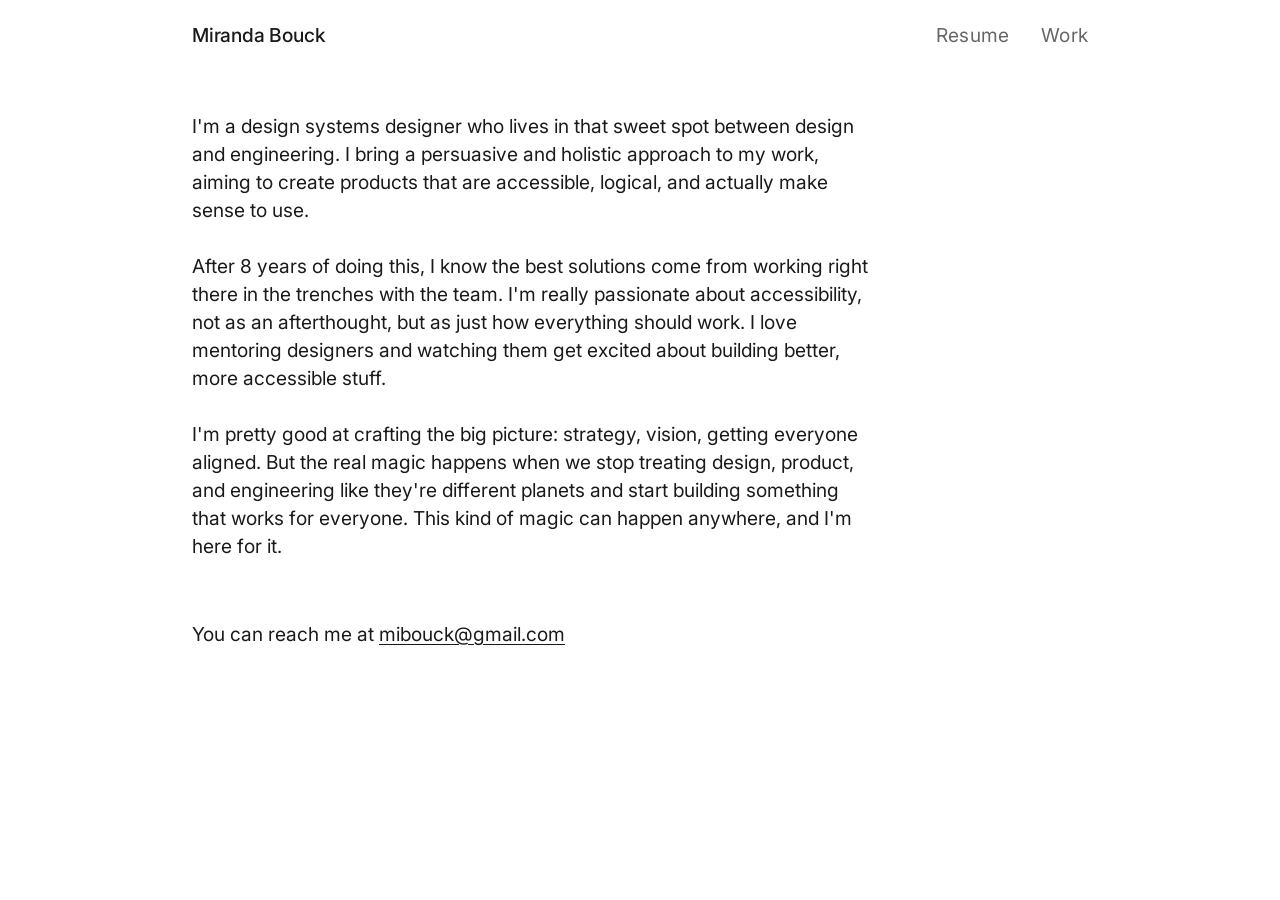
==== index.html @ 1c8d04e6 "adds work page" ====
<!DOCTYPE html>
<html lang="en">
<head>
  <meta charset="UTF-8" />
  <meta name="viewport" content="width=device-width, initial-scale=1.0" />
  <title>Miranda Bouck</title>
  <link rel="preconnect" href="https://fonts.googleapis.com" />
  <link rel="preconnect" href="https://fonts.gstatic.com" crossorigin />
  <link href="https://fonts.googleapis.com/css2?family=Inter:wght@400;500;600&display=swap" rel="stylesheet" />
  <link rel="stylesheet" href="styles.css" />
</head>
<body>

  <header>
    <nav>
      <a href="index.html" class="nav-logo">Miranda Bouck</a>
      <ul class="nav-links">
        <li><a href="resume.html">Resume</a></li>
        <li><a href="work.html">Work</a></li>
      </ul>
    </nav>
  </header>

  <main>
    <div class="home-bio">
      <p>
        I'm a design systems designer who lives in that sweet spot between design
        and engineering. I bring a persuasive and holistic approach to my work,
        aiming to create products that are accessible, logical, and actually make
        sense to use.
      </p>
      <p>
        After 8 years of doing this, I know the best solutions come from working
        right there in the trenches with the team. I'm really passionate about
        accessibility, not as an afterthought, but as just how everything should
        work. I love mentoring designers and watching them get excited about
        building better, more accessible stuff.
      </p>
      <p>
        I'm pretty good at crafting the big picture: strategy, vision, getting
        everyone aligned. But the real magic happens when we stop treating design,
        product, and engineering like they're different planets and start building
        something that works for everyone. This kind of magic can happen anywhere,
        and I'm here for it.
      </p>

      <div class="home-contact">
        <p>You can reach me at <a href="mailto:mibouck@gmail.com">mibouck@gmail.com</a></p>
      </div>
    </div>
  </main>

</body>
</html>
---- styles.css ----
/* ============================================
   Miranda Bouck — Portfolio
   ============================================ */

*, *::before, *::after {
  box-sizing: border-box;
  margin: 0;
  padding: 0;
}

:root {
  --color-bg: #ffffff;
  --color-text: #1a1a1a;
  --color-muted: #666666;
  --color-border: #e0e0e0;
  --font-sans: 'Inter', -apple-system, BlinkMacSystemFont, 'Segoe UI', Helvetica, Arial, sans-serif;
  --max-width: 960px;
  --nav-height: 72px;
  --col-left: 150px;
  --col-gap: 3rem;
}

html {
  font-size: 16px;
  -webkit-font-smoothing: antialiased;
  -moz-osx-font-smoothing: grayscale;
}

body {
  background-color: var(--color-bg);
  color: var(--color-text);
  font-family: var(--font-sans);
  line-height: 1.6rem;
}

a {
  color: inherit;
  text-decoration: none;
}

/* ============================================
   Header & Navigation
   ============================================ */

header {
  position: fixed;
  top: 0;
  left: 0;
  right: 0;
  z-index: 100;
  background-color: var(--color-bg);
  height: var(--nav-height);
}

nav {
  max-width: var(--max-width);
  margin: 0 auto;
  padding: 0 2rem;
  height: 100%;
  display: flex;
  align-items: center;
  justify-content: space-between;
}

.nav-logo {
  font-size: 1.2rem;
  font-weight: 500;
  letter-spacing: -0.01em;
}

.nav-logo:hover {
  opacity: 0.6;
}

.nav-links a:hover {
  opacity: 0.6;
  text-decoration: underline;
  text-underline-offset: 3px;
}

.nav-links {
  display: flex;
  gap: 2rem;
  list-style: none;
}

.nav-links a {
  font-size: 1.2rem;
  font-weight: 400;
  color: var(--color-muted);
  transition: color 0.2s, opacity 0.2s;
  letter-spacing: 0.01em;
}

.nav-links a.active {
  color: var(--color-text);
}

/* ============================================
   Main Layout
   ============================================ */

main {
  max-width: var(--max-width);
  margin: 0 auto;
  padding: calc(var(--nav-height) + 2.5rem) 2rem 6rem;
}

/* ============================================
   Home Page
   ============================================ */

.home-bio {
  max-width: 680px;
}

.home-bio p {
  font-size: 1.2rem;
  line-height: 1.75rem;
  color: var(--color-text);
  margin-bottom: 1.75rem;
}

.home-bio p:last-of-type {
  margin-bottom: 0;
}

.home-contact {
  margin-top: 1.75rem;
  padding-top: 2rem;
}

.home-contact p {
  font-size: 1.2rem;
  color: var(--color-text);
}

.home-contact a {
  color: var(--color-text);
  text-decoration: underline;
  text-underline-offset: 3px;
  transition: opacity 0.2s;
}

.home-contact a:hover {
  opacity: 0.5;
}

/* ============================================
   Resume Page
   ============================================ */

.resume-section {
  margin-bottom: 4rem;
}

.resume-section:last-child {
  margin-bottom: 0;
}

.section-label {
  font-size: 0.75rem;
  font-weight: 600;
  letter-spacing: 0.12em;
  text-transform: uppercase;
  color: var(--color-muted);
  margin-bottom: 2rem;
  padding-bottom: 0.75rem;
}

/* Shared two-column grid */

.experience-entry.single-col {
  display: block;
}

.entry-title {
  display: flex;
  align-items: baseline;
  gap: 0.4rem;
}

.entry-title a {
  text-decoration: underline;
  text-underline-offset: 3px;
  transition: opacity 0.2s;
}

.entry-title a:hover {
  opacity: 0.5;
}

.work-lock {
  font-size: 0.75em;
  vertical-align: top;
  filter: grayscale(1);
  opacity: 0.8;
}

.experience-entry,
.list-entry {
  display: grid;
  grid-template-columns: var(--col-left) 1fr;
  gap: 0 var(--col-gap);
}

.experience-entry {
  margin-bottom: 2.5rem;
}

.experience-entry:last-child {
  margin-bottom: 0;
}

.list-entry {
  margin-bottom: 0.85rem;
  font-size: 0.9rem;
  line-height: 1.5rem;
}

.list-entry:last-child {
  margin-bottom: 0;
}

/* Left column meta */

.entry-meta {
  padding-top: 0.1rem;
}

.entry-date,
.entry-company,
.list-date {
  font-size: 1rem;
  color: var(--color-muted);
}

.entry-date {
  line-height: 1.5rem;
  white-space: nowrap;
}

.entry-company {
  margin-top: 0.15rem;
}

.list-date {
  padding-top: 0.1rem;
}

/* Right column content */

.entry-title {
  font-size: 1.2rem;
  font-weight: 500;
  margin-bottom: 0.6rem;
  line-height: 1.3rem;
}

.entry-bullets {
  list-style: none;
  padding: 0;
}

.entry-bullets li,
.entry-description {
  font-size: 1rem;
  color: #333;
  line-height: 1.65rem;
}

.entry-bullets li {
  margin-bottom: 0.5rem;
  padding-left: 1rem;
  position: relative;
}

.entry-bullets li::before {
  content: '—';
  position: absolute;
  left: 0;
  color: var(--color-border);
  font-size: 0.8rem;
  top: 0.1rem;
}

.entry-description {
  margin-top: 0.4rem;
}

/* Grouped company entries */

.entry-roles {
  list-style: none;
  margin-bottom: 0.5rem;
}

.entry-roles li {
  font-size: 0.85rem;
  color: var(--color-muted);
  line-height: 1.7rem;
}

.entry-roles .role-title {
  color: var(--color-text);
  font-weight: 500;
}

.list-content {
  color: var(--color-text);
}

.list-content .sub {
  color: var(--color-muted);
  font-size: 0.8rem;
}

/* Testimonials */

.testimonials-grid {
  display: grid;
  grid-template-columns: 1fr 1fr;
  gap: 2rem;
}

.testimonial blockquote {
  font-size: 0.95rem;
  line-height: 1.75rem;
  color: #333;
  margin-bottom: 0.5rem;
}

.testimonial cite {
  font-size: 0.8rem;
  font-style: normal;
  color: var(--color-muted);
  font-weight: 500;
}

/* ============================================
   Responsive
   ============================================ */

@media (max-width: 700px) {
  main {
    padding-top: calc(var(--nav-height) + 3rem);
  }

  .experience-entry,
  .list-entry {
    grid-template-columns: 1fr;
    gap: 0.25rem;
  }

  .entry-meta {
    display: flex;
    gap: 0.5rem;
    align-items: baseline;
  }

  .entry-company::before {
    content: '·';
    margin-right: 0.5rem;
  }

  .home-bio p {
    font-size: 1.1rem;
  }

  .testimonials-grid {
    grid-template-columns: 1fr;
  }
}
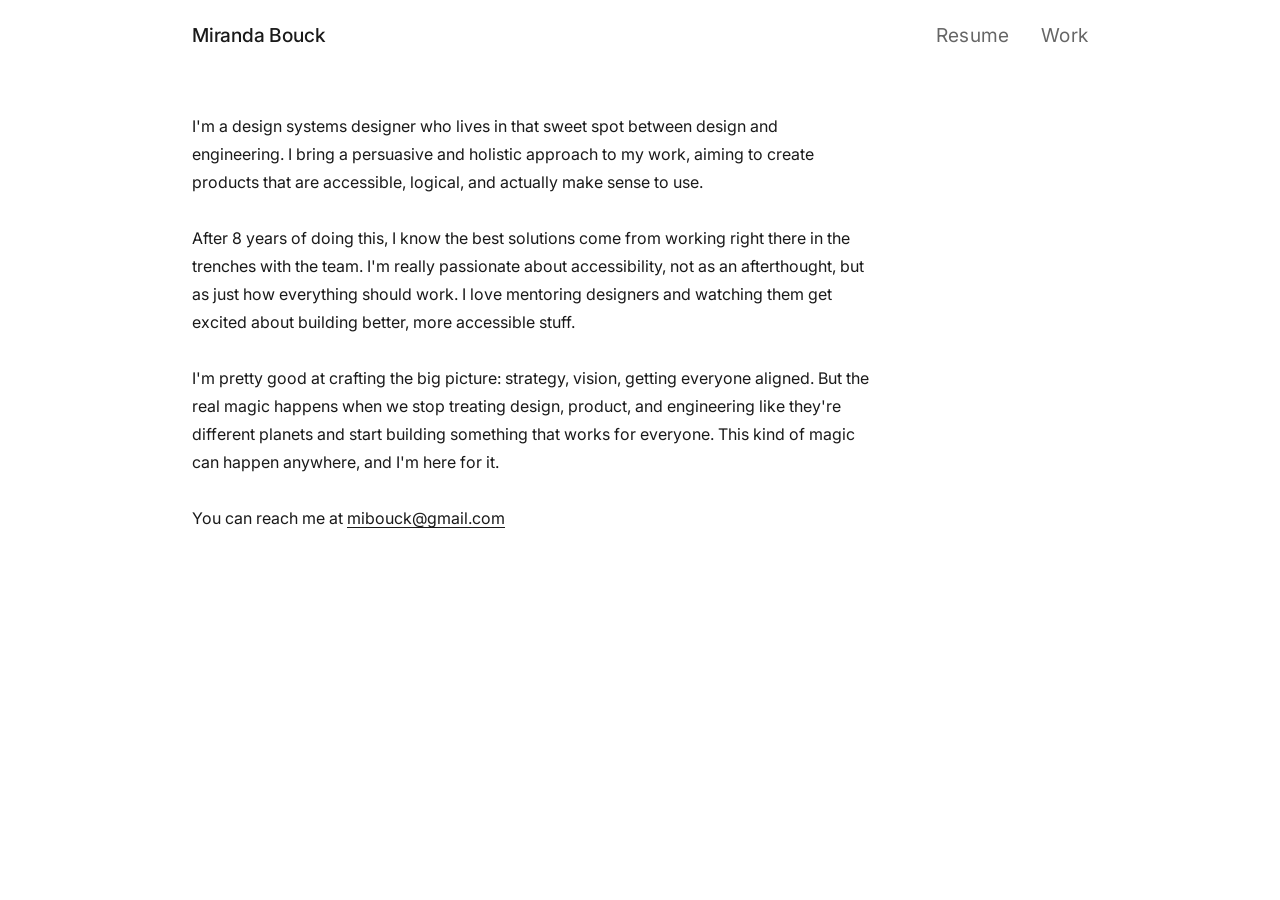
==== commit 01f00741: "update slugs consolidate css" ====
--- a/index.html
+++ b/index.html
@@ -13,10 +13,10 @@
 
   <header>
     <nav>
-      <a href="index.html" class="nav-logo">Miranda Bouck</a>
+      <a href="/" class="nav-logo">Miranda Bouck</a>
       <ul class="nav-links">
-        <li><a href="resume.html">Resume</a></li>
-        <li><a href="work.html">Work</a></li>
+        <li><a href="/resume">Resume</a></li>
+        <li><a href="/work">Work</a></li>
       </ul>
     </nav>
   </header>
@@ -44,9 +44,7 @@
         and I'm here for it.
       </p>
 
-      <div class="home-contact">
-        <p>You can reach me at <a href="mailto:mibouck@gmail.com">mibouck@gmail.com</a></p>
-      </div>
+      <p>You can reach me at <a href="mailto:mibouck@gmail.com">mibouck@gmail.com</a></p>
     </div>
   </main>
 
--- a/styles.css
+++ b/styles.css
@@ -16,7 +16,7 @@
   --font-sans: 'Inter', -apple-system, BlinkMacSystemFont, 'Segoe UI', Helvetica, Arial, sans-serif;
   --max-width: 960px;
   --nav-height: 72px;
-  --col-left: 150px;
+  --col-left: 175px;
   --col-gap: 3rem;
 }
 
@@ -72,26 +72,26 @@
   opacity: 0.6;
 }
 
+.nav-links {
+  display: flex;
+  gap: 2rem;
+  list-style: none;
+}
+
+.nav-links a {
+  font-size: 1.2rem;
+  font-weight: 400;
+  color: var(--color-muted);
+  transition: color 0.2s, opacity 0.2s;
+  letter-spacing: 0.01em;
+}
+
 .nav-links a:hover {
   opacity: 0.6;
   text-decoration: underline;
   text-underline-offset: 3px;
 }
 
-.nav-links {
-  display: flex;
-  gap: 2rem;
-  list-style: none;
-}
-
-.nav-links a {
-  font-size: 1.2rem;
-  font-weight: 400;
-  color: var(--color-muted);
-  transition: color 0.2s, opacity 0.2s;
-  letter-spacing: 0.01em;
-}
-
 .nav-links a.active {
   color: var(--color-text);
 }
@@ -115,9 +115,8 @@
 }
 
 .home-bio p {
-  font-size: 1.2rem;
+  font-size: 1rem;
   line-height: 1.75rem;
-  color: var(--color-text);
   margin-bottom: 1.75rem;
 }
 
@@ -125,40 +124,33 @@
   margin-bottom: 0;
 }
 
-.home-contact {
-  margin-top: 1.75rem;
-  padding-top: 2rem;
-}
-
-.home-contact p {
-  font-size: 1.2rem;
-  color: var(--color-text);
-}
-
-.home-contact a {
-  color: var(--color-text);
+/* Shared link affordance */
+
+.home-bio a,
+.entry-title a {
   text-decoration: underline;
   text-underline-offset: 3px;
   transition: opacity 0.2s;
 }
 
-.home-contact a:hover {
+.home-bio a:hover,
+.entry-title a:hover {
   opacity: 0.5;
 }
 
 /* ============================================
-   Resume Page
-   ============================================ */
-
-.resume-section {
+   Sections (Resume & Work)
+   ============================================ */
+
+section {
   margin-bottom: 4rem;
 }
 
-.resume-section:last-child {
+section:last-child {
   margin-bottom: 0;
 }
 
-.section-label {
+section > h2 {
   font-size: 0.75rem;
   font-weight: 600;
   letter-spacing: 0.12em;
@@ -168,26 +160,72 @@
   padding-bottom: 0.75rem;
 }
 
-/* Shared two-column grid */
+/* Two-column grid */
+
+.experience-entry,
+.list-entry {
+  display: grid;
+  grid-template-columns: var(--col-left) 1fr;
+  gap: 0 var(--col-gap);
+}
 
 .experience-entry.single-col {
   display: block;
 }
+
+.experience-entry {
+  margin-bottom: 2.5rem;
+}
+
+.experience-entry:last-child {
+  margin-bottom: 0;
+}
+
+.list-entry {
+  margin-bottom: 0.85rem;
+  line-height: 1.5rem;
+}
+
+.list-entry:last-child {
+  margin-bottom: 0;
+}
+
+/* Left column */
+
+.entry-meta {
+  padding-top: 0.1rem;
+}
+
+.entry-date,
+.entry-company,
+.list-date {
+  font-size: 1rem;
+  color: var(--color-muted);
+}
+
+.entry-date {
+  line-height: 1.5rem;
+  white-space: nowrap;
+}
+
+.entry-company {
+  margin-top: 0.15rem;
+}
+
+.list-date {
+  padding-top: 0.1rem;
+}
+
+/* Right column */
 
 .entry-title {
   display: flex;
   align-items: baseline;
   gap: 0.4rem;
-}
-
-.entry-title a {
-  text-decoration: underline;
-  text-underline-offset: 3px;
-  transition: opacity 0.2s;
-}
-
-.entry-title a:hover {
-  opacity: 0.5;
+  font-size: 1.2rem;
+  font-weight: 500;
+  margin-bottom: 0.6rem;
+  line-height: 1.3rem;
 }
 
 .work-lock {
@@ -197,66 +235,6 @@
   opacity: 0.8;
 }
 
-.experience-entry,
-.list-entry {
-  display: grid;
-  grid-template-columns: var(--col-left) 1fr;
-  gap: 0 var(--col-gap);
-}
-
-.experience-entry {
-  margin-bottom: 2.5rem;
-}
-
-.experience-entry:last-child {
-  margin-bottom: 0;
-}
-
-.list-entry {
-  margin-bottom: 0.85rem;
-  font-size: 0.9rem;
-  line-height: 1.5rem;
-}
-
-.list-entry:last-child {
-  margin-bottom: 0;
-}
-
-/* Left column meta */
-
-.entry-meta {
-  padding-top: 0.1rem;
-}
-
-.entry-date,
-.entry-company,
-.list-date {
-  font-size: 1rem;
-  color: var(--color-muted);
-}
-
-.entry-date {
-  line-height: 1.5rem;
-  white-space: nowrap;
-}
-
-.entry-company {
-  margin-top: 0.15rem;
-}
-
-.list-date {
-  padding-top: 0.1rem;
-}
-
-/* Right column content */
-
-.entry-title {
-  font-size: 1.2rem;
-  font-weight: 500;
-  margin-bottom: 0.6rem;
-  line-height: 1.3rem;
-}
-
 .entry-bullets {
   list-style: none;
   padding: 0;
@@ -271,24 +249,13 @@
 
 .entry-bullets li {
   margin-bottom: 0.5rem;
-  padding-left: 1rem;
-  position: relative;
-}
-
-.entry-bullets li::before {
-  content: '—';
-  position: absolute;
-  left: 0;
-  color: var(--color-border);
-  font-size: 0.8rem;
-  top: 0.1rem;
 }
 
 .entry-description {
   margin-top: 0.4rem;
 }
 
-/* Grouped company entries */
+/* Grouped roles */
 
 .entry-roles {
   list-style: none;
@@ -299,20 +266,24 @@
   font-size: 0.85rem;
   color: var(--color-muted);
   line-height: 1.7rem;
+  font-weight: 500;
 }
 
 .entry-roles .role-title {
   color: var(--color-text);
+}
+
+/* Shared small muted label */
+
+.list-content .sub,
+.testimonial cite {
+  font-size: 0.8rem;
+  color: var(--color-muted);
   font-weight: 500;
 }
 
-.list-content {
-  color: var(--color-text);
-}
-
-.list-content .sub {
-  color: var(--color-muted);
-  font-size: 0.8rem;
+.testimonial cite {
+  font-style: normal;
 }
 
 /* Testimonials */
@@ -330,13 +301,6 @@
   margin-bottom: 0.5rem;
 }
 
-.testimonial cite {
-  font-size: 0.8rem;
-  font-style: normal;
-  color: var(--color-muted);
-  font-weight: 500;
-}
-
 /* ============================================
    Responsive
    ============================================ */
@@ -363,10 +327,6 @@
     margin-right: 0.5rem;
   }
 
-  .home-bio p {
-    font-size: 1.1rem;
-  }
-
   .testimonials-grid {
     grid-template-columns: 1fr;
   }
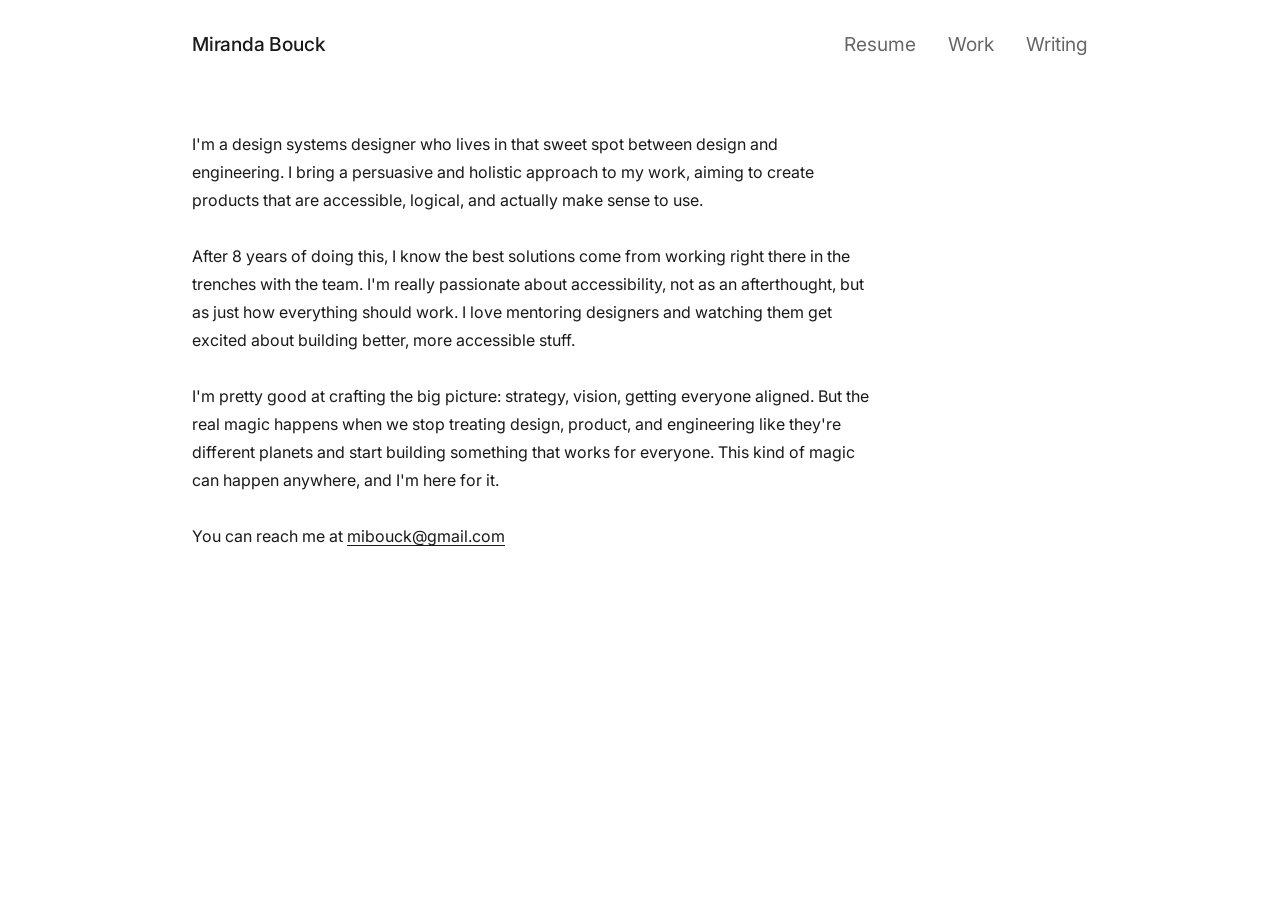
==== commit 07021691: "adds writing section" ====
--- a/index.html
+++ b/index.html
@@ -17,6 +17,7 @@
       <ul class="nav-links">
         <li><a href="/resume">Resume</a></li>
         <li><a href="/work">Work</a></li>
+        <li><a href="/writing">Writing</a></li>
       </ul>
     </nav>
   </header>
--- a/styles.css
+++ b/styles.css
@@ -15,7 +15,7 @@
   --color-border: #e0e0e0;
   --font-sans: 'Inter', -apple-system, BlinkMacSystemFont, 'Segoe UI', Helvetica, Arial, sans-serif;
   --max-width: 960px;
-  --nav-height: 72px;
+  --nav-height: 90px;
   --col-left: 175px;
   --col-gap: 3rem;
 }
@@ -83,7 +83,6 @@
   font-weight: 400;
   color: var(--color-muted);
   transition: color 0.2s, opacity 0.2s;
-  letter-spacing: 0.01em;
 }
 
 .nav-links a:hover {
@@ -302,6 +301,54 @@
 }
 
 /* ============================================
+   Writing / Post
+   ============================================ */
+
+.post {
+  max-width: 680px;
+}
+
+.post-header {
+  margin-bottom: 2.5rem;
+}
+
+.post-title {
+  font-size: 1.5rem;
+  font-weight: 500;
+  line-height: 1.3;
+  margin-bottom: 0.4rem;
+}
+
+.post-date {
+  display: block;
+  font-size: 1rem;
+  color: var(--color-muted);
+  margin-bottom: 1.5rem;
+}
+
+.post-body p {
+  font-size: 1rem;
+  line-height: 1.75rem;
+  margin-bottom: 1.75rem;
+}
+
+.post-body p:last-child {
+  margin-bottom: 0;
+}
+
+/* Writing list link affordance */
+
+.list-content a {
+  text-decoration: underline;
+  text-underline-offset: 3px;
+  transition: opacity 0.2s;
+}
+
+.list-content a:hover {
+  opacity: 0.5;
+}
+
+/* ============================================
    Responsive
    ============================================ */
 
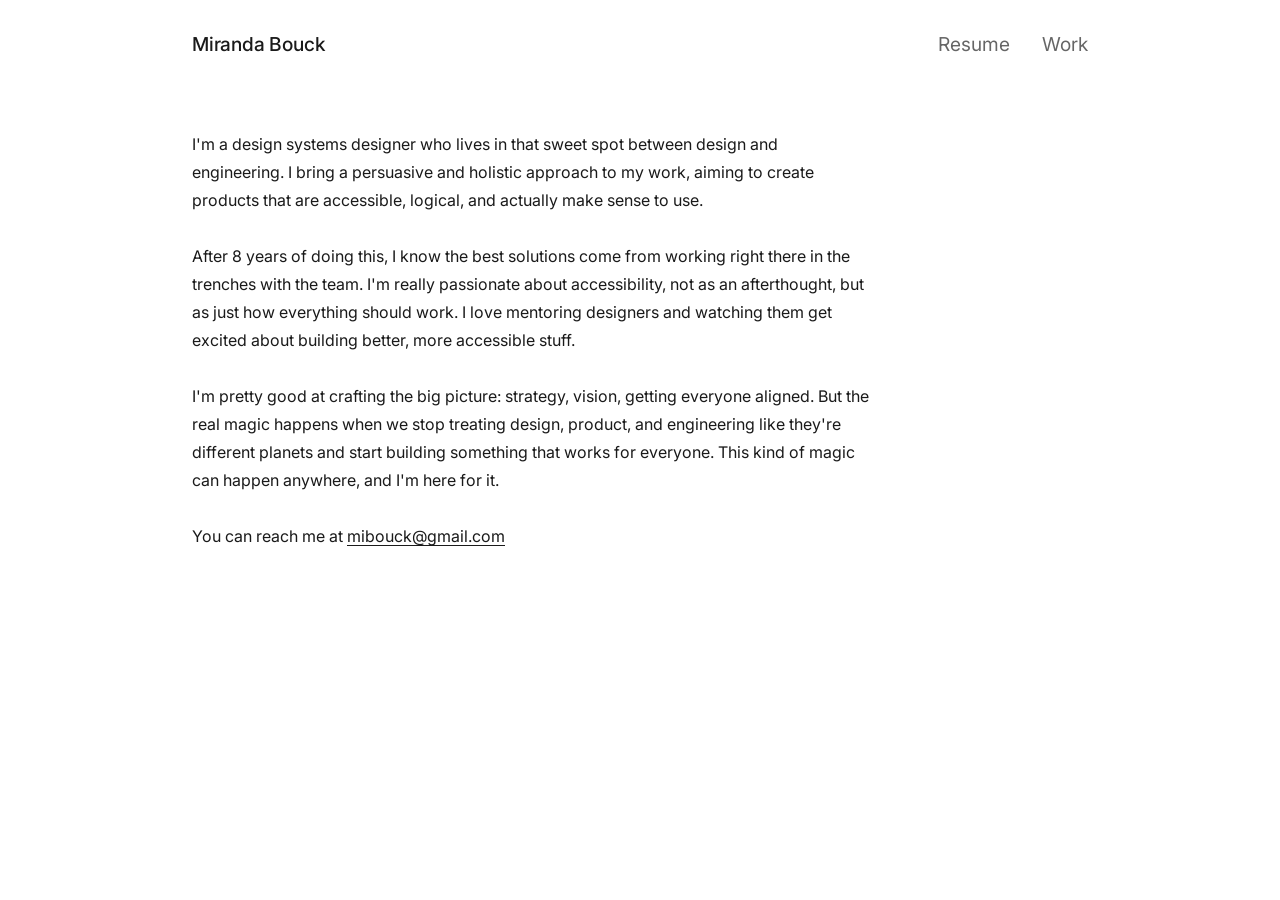
==== commit e2e52a31: "remove writing" ====
--- a/index.html
+++ b/index.html
@@ -17,7 +17,6 @@
       <ul class="nav-links">
         <li><a href="/resume">Resume</a></li>
         <li><a href="/work">Work</a></li>
-        <li><a href="/writing">Writing</a></li>
       </ul>
     </nav>
   </header>
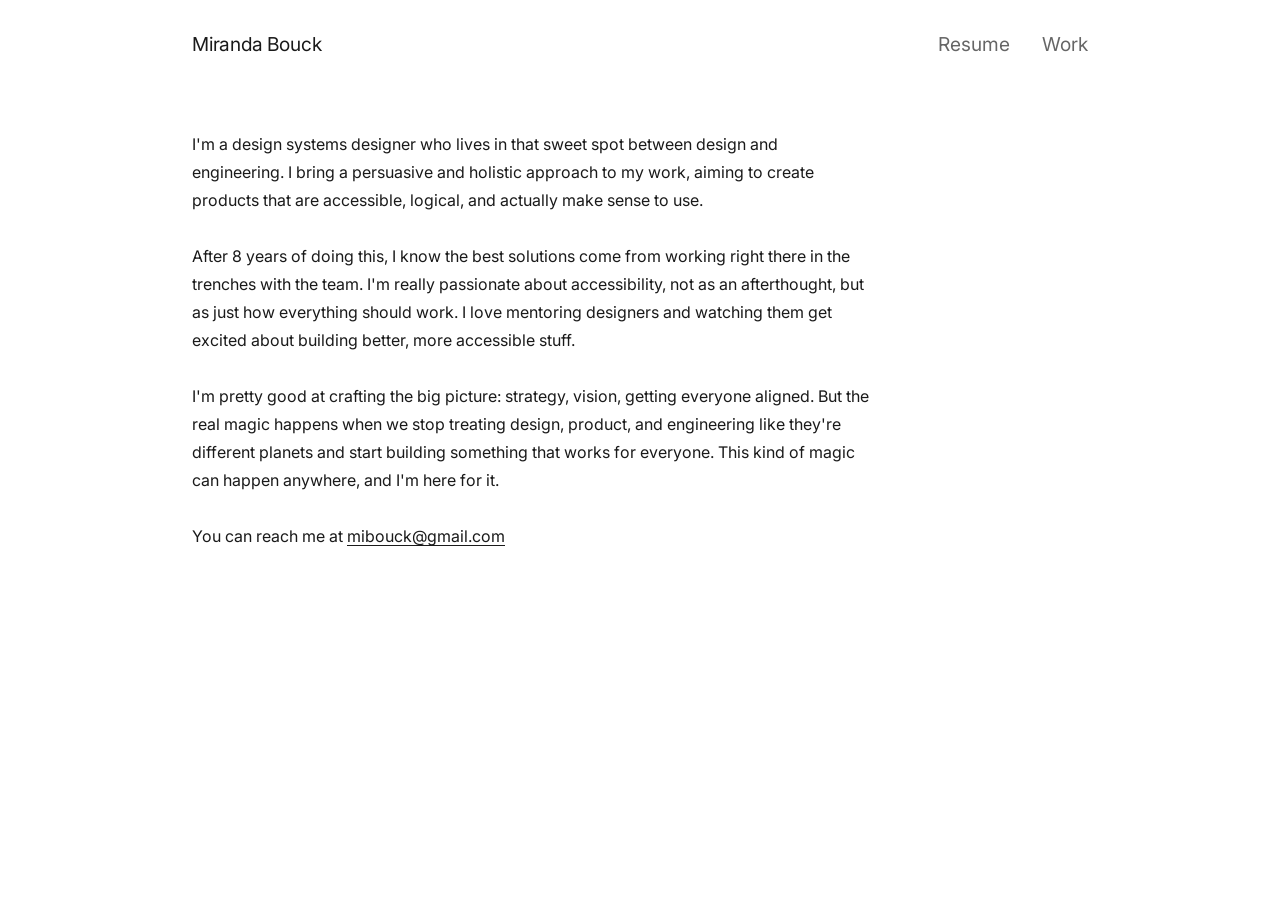
==== commit f0c106cd: "update resume and accessibility" ====
--- a/index.html
+++ b/index.html
@@ -7,21 +7,23 @@
   <link rel="preconnect" href="https://fonts.googleapis.com" />
   <link rel="preconnect" href="https://fonts.gstatic.com" crossorigin />
   <link href="https://fonts.googleapis.com/css2?family=Inter:wght@400;500;600&display=swap" rel="stylesheet" />
+  <link rel="icon" type="image/svg+xml" href="favicon.svg" />
   <link rel="stylesheet" href="styles.css" />
 </head>
 <body>
+  <a href="#main-content" class="skip-link">Skip to main content</a>
 
   <header>
     <nav>
       <a href="/" class="nav-logo">Miranda Bouck</a>
-      <ul class="nav-links">
+      <ul class="nav-links" role="list">
         <li><a href="/resume">Resume</a></li>
         <li><a href="/work">Work</a></li>
       </ul>
     </nav>
   </header>
 
-  <main>
+  <main id="main-content">
     <div class="home-bio">
       <p>
         I'm a design systems designer who lives in that sweet spot between design
@@ -48,5 +50,6 @@
     </div>
   </main>
 
+  <script src="/scripts.js"></script>
 </body>
 </html>
--- a/styles.css
+++ b/styles.css
@@ -11,13 +11,16 @@
 :root {
   --color-bg: #ffffff;
   --color-text: #1a1a1a;
+  --color-text-secondary: #333333;
   --color-muted: #666666;
   --color-border: #e0e0e0;
   --font-sans: 'Inter', -apple-system, BlinkMacSystemFont, 'Segoe UI', Helvetica, Arial, sans-serif;
-  --max-width: 960px;
-  --nav-height: 90px;
-  --col-left: 175px;
+  --max-width: 60rem;
+  --nav-height: 5.625rem;
+  --col-left: 11rem;
   --col-gap: 3rem;
+  --radius: 8px;
+  --underline-offset: 3px;
 }
 
 html {
@@ -36,6 +39,30 @@
 a {
   color: inherit;
   text-decoration: none;
+}
+
+a:focus-visible {
+  outline: 2px solid var(--color-text);
+  outline-offset: 2px;
+  border-radius: 2px;
+}
+
+.skip-link {
+  position: absolute;
+  top: -10rem;
+  left: 1rem;
+  background: var(--color-text);
+  color: var(--color-bg);
+  padding: 0.5rem 1rem;
+  border-radius: var(--radius);
+  font-size: 0.875rem;
+  font-weight: 500;
+  z-index: 200;
+  transition: top 0.1s;
+}
+
+.skip-link:focus {
+  top: 0.5rem;
 }
 
 /* ============================================
@@ -64,7 +91,7 @@
 
 .nav-logo {
   font-size: 1.2rem;
-  font-weight: 500;
+  font-weight: 400;
   letter-spacing: -0.01em;
 }
 
@@ -82,17 +109,19 @@
   font-size: 1.2rem;
   font-weight: 400;
   color: var(--color-muted);
-  transition: color 0.2s, opacity 0.2s;
+  transition: opacity 0.2s;
 }
 
 .nav-links a:hover {
   opacity: 0.6;
   text-decoration: underline;
-  text-underline-offset: 3px;
+  text-underline-offset: var(--underline-offset);
 }
 
 .nav-links a.active {
   color: var(--color-text);
+  text-decoration: underline;
+  text-underline-offset: var(--underline-offset);
 }
 
 /* ============================================
@@ -110,7 +139,7 @@
    ============================================ */
 
 .home-bio {
-  max-width: 680px;
+  max-width: 42.5rem;
 }
 
 .home-bio p {
@@ -123,18 +152,36 @@
   margin-bottom: 0;
 }
 
-/* Shared link affordance */
+/* ============================================
+   Shared link affordance
+   ============================================ */
+
+.home-bio a,
+.entry-title a,
+.list-content a,
+.back-link a,
+p.work-note a,
+figcaption.work-note a {
+  text-decoration: underline;
+  text-underline-offset: var(--underline-offset);
+  transition: opacity 0.2s;
+}
 
 .home-bio a,
 .entry-title a {
-  text-decoration: underline;
-  text-underline-offset: 3px;
-  transition: opacity 0.2s;
+  font-weight: 400;
 }
 
 .home-bio a:hover,
-.entry-title a:hover {
+.entry-title a:hover,
+.list-content a:hover,
+.back-link a:hover {
   opacity: 0.5;
+}
+
+p.work-note a:hover,
+figcaption.work-note a:hover {
+  opacity: 0.6;
 }
 
 /* ============================================
@@ -149,7 +196,8 @@
   margin-bottom: 0;
 }
 
-section > h2 {
+section > h2,
+.back-link {
   font-size: 0.75rem;
   font-weight: 600;
   letter-spacing: 0.12em;
@@ -242,7 +290,7 @@
 .entry-bullets li,
 .entry-description {
   font-size: 1rem;
-  color: #333;
+  color: var(--color-text-secondary);
   line-height: 1.65rem;
 }
 
@@ -279,9 +327,6 @@
   font-size: 0.8rem;
   color: var(--color-muted);
   font-weight: 500;
-}
-
-.testimonial cite {
   font-style: normal;
 }
 
@@ -296,28 +341,13 @@
 .testimonial blockquote {
   font-size: 0.95rem;
   line-height: 1.75rem;
-  color: #333;
+  color: var(--color-text-secondary);
   margin-bottom: 0.5rem;
 }
 
 /* ============================================
    Writing / Post
    ============================================ */
-
-.post {
-  max-width: 680px;
-}
-
-.post-header {
-  margin-bottom: 2.5rem;
-}
-
-.post-title {
-  font-size: 1.5rem;
-  font-weight: 500;
-  line-height: 1.3;
-  margin-bottom: 0.4rem;
-}
 
 .post-date {
   display: block;
@@ -336,23 +366,156 @@
   margin-bottom: 0;
 }
 
-/* Writing list link affordance */
-
-.list-content a {
-  text-decoration: underline;
-  text-underline-offset: 3px;
-  transition: opacity 0.2s;
-}
-
-.list-content a:hover {
-  opacity: 0.5;
+/* ============================================
+   Work page images
+   ============================================ */
+
+.work-image {
+  width: 100%;
+  height: auto;
+  border-radius: var(--radius);
+  border: 1px solid rgba(36, 37, 41, 0.12);
+  margin-bottom: 2.5rem;
+  display: block;
+}
+
+.work-video-wrapper {
+  position: relative;
+  height: 0;
+  padding-bottom: 56.25%;
+  border-radius: var(--radius);
+  border: 1px solid rgba(36, 37, 41, 0.12);
+  margin-bottom: 2.5rem;
+  overflow: hidden;
+}
+
+.work-video-poster {
+  position: absolute;
+  top: 0;
+  left: 0;
+  width: 100%;
+  height: 100%;
+  padding: 0;
+  background: none;
+  border: none;
+  cursor: pointer;
+  text-decoration: none;
+}
+
+.work-video-poster .work-image {
+  width: 100%;
+  height: 100%;
+  object-fit: cover;
+  margin-bottom: 0;
+  border-radius: 0;
+  border: none;
+  display: block;
+}
+
+.work-play-btn {
+  position: absolute;
+  top: 50%;
+  left: 50%;
+  transform: translate(-50%, -50%);
+  width: 64px;
+  height: 64px;
+  pointer-events: none;
+  z-index: 2;
+}
+
+.work-video-wrapper::after {
+  content: '';
+  position: absolute;
+  inset: 0;
+  background: rgba(0, 0, 0, 0.1);
+  transition: background 0.15s ease;
+  pointer-events: none;
+  z-index: 1;
+}
+
+.work-video-wrapper:hover::after {
+  background: rgba(217, 49, 8, 0.2);
+}
+
+.work-video-wrapper.is-playing::after {
+  display: none;
+}
+
+.work-video-wrapper.is-playing .work-video-poster {
+  display: none;
+}
+
+.work-video-wrapper iframe {
+  position: absolute;
+  top: 0;
+  left: 0;
+  width: 100%;
+  height: 100%;
+  border: 0;
+}
+
+p.work-note,
+figcaption.work-note {
+  font-size: 0.85rem;
+  color: var(--color-muted);
+}
+
+p.work-note {
+  margin-top: 2.5rem;
+}
+
+/* GIF pause wrapper */
+
+.gif-wrapper {
+  position: relative;
+  margin-bottom: 2.5rem;
+}
+
+.gif-wrapper img {
+  margin-bottom: 0;
+}
+
+.gif-play-btn {
+  position: absolute;
+  bottom: 0.75rem;
+  right: 0.75rem;
+  background: rgba(0, 0, 0, 0.55);
+  color: #fff;
+  border: none;
+  border-radius: var(--radius);
+  padding: 0.3rem 0.65rem;
+  font-size: 0.75rem;
+  font-family: var(--font-sans);
+  font-weight: 500;
+  cursor: pointer;
+  letter-spacing: 0.02em;
+}
+
+.gif-play-btn:focus-visible {
+  outline: 2px solid #fff;
+  outline-offset: 2px;
+}
+
+/* External link icon */
+
+.external-link-icon {
+  font-size: 0.8em;
+}
+
+.work-image-caption {
+  margin-top: -1.5rem;
+  margin-bottom: 1.75rem;
+}
+
+.post-body .entry-title {
+  margin-top: 1rem;
 }
 
 /* ============================================
    Responsive
    ============================================ */
 
-@media (max-width: 700px) {
+@media (max-width: 43.75em) {
   main {
     padding-top: calc(var(--nav-height) + 3rem);
   }
@@ -378,3 +541,10 @@
     grid-template-columns: 1fr;
   }
 }
+
+@media (prefers-reduced-motion: reduce) {
+  *, *::before, *::after {
+    transition-duration: 0.01ms !important;
+    animation-duration: 0.01ms !important;
+  }
+}
